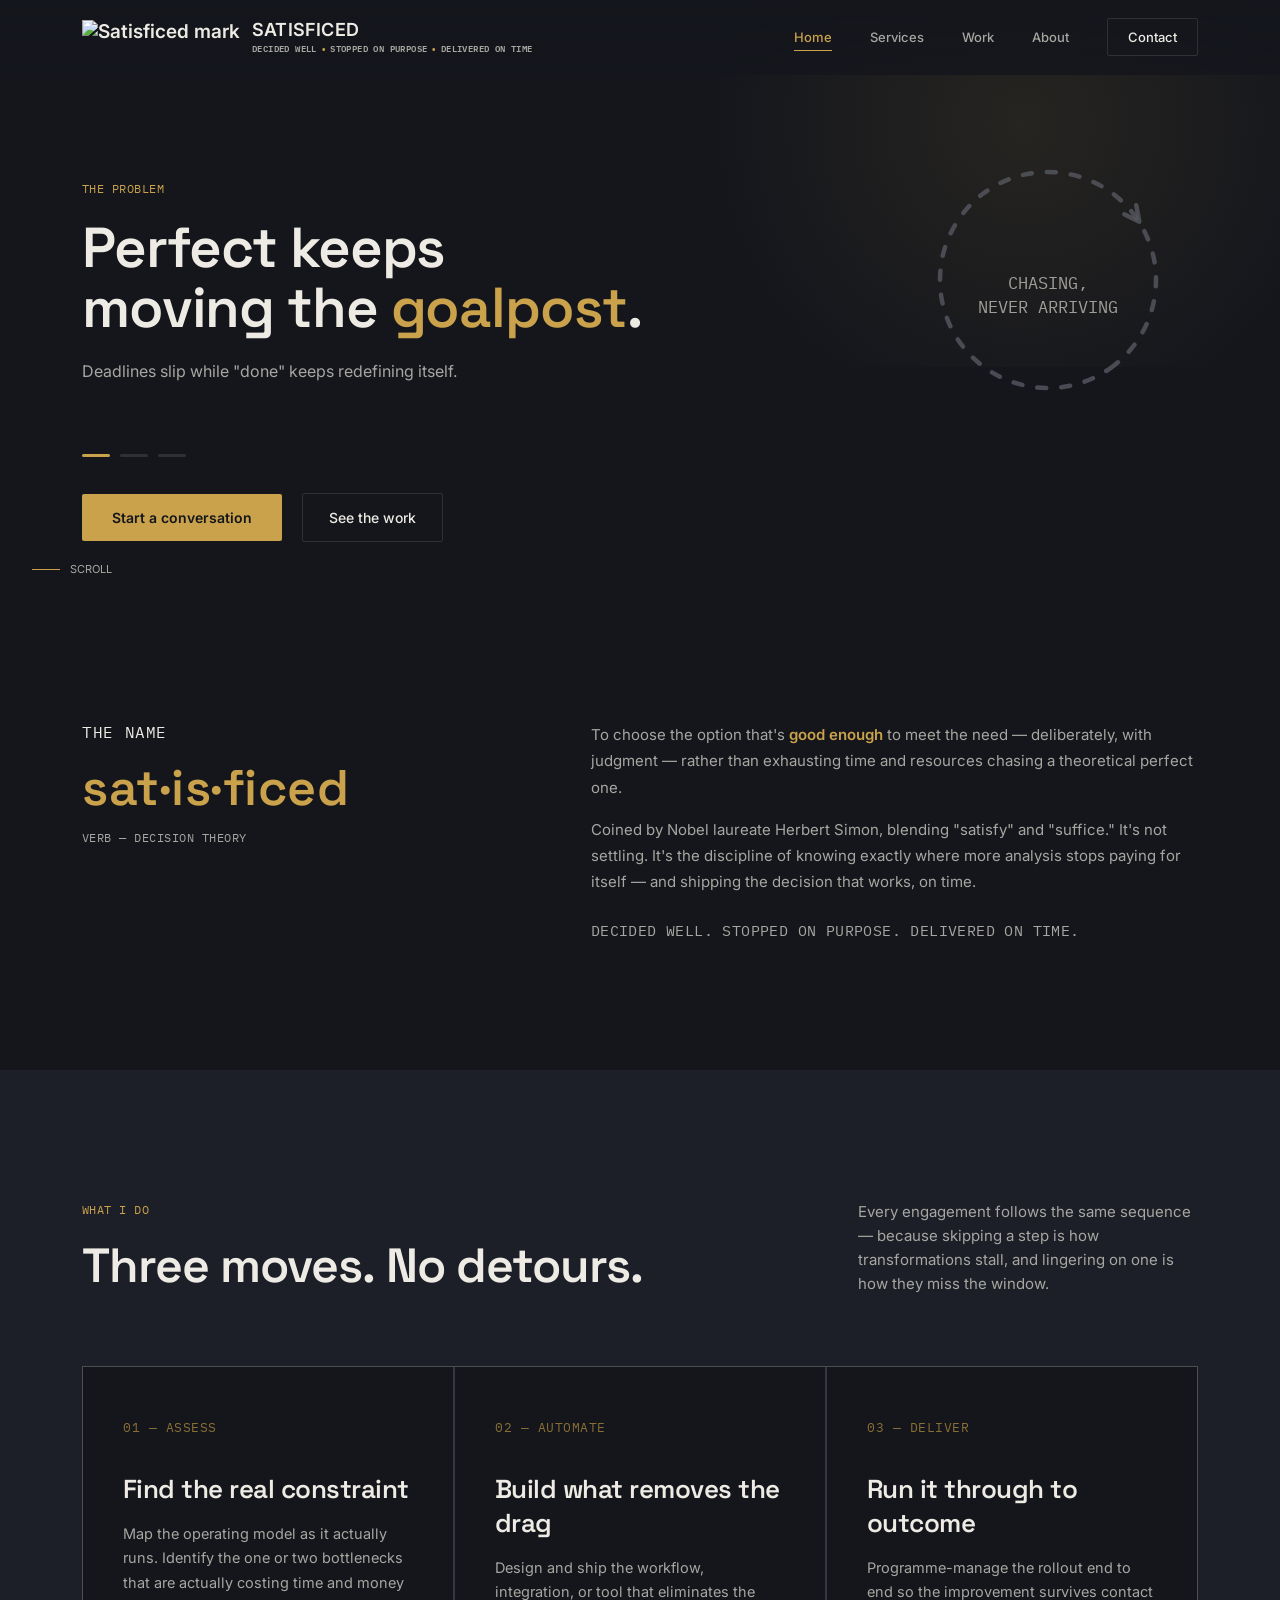
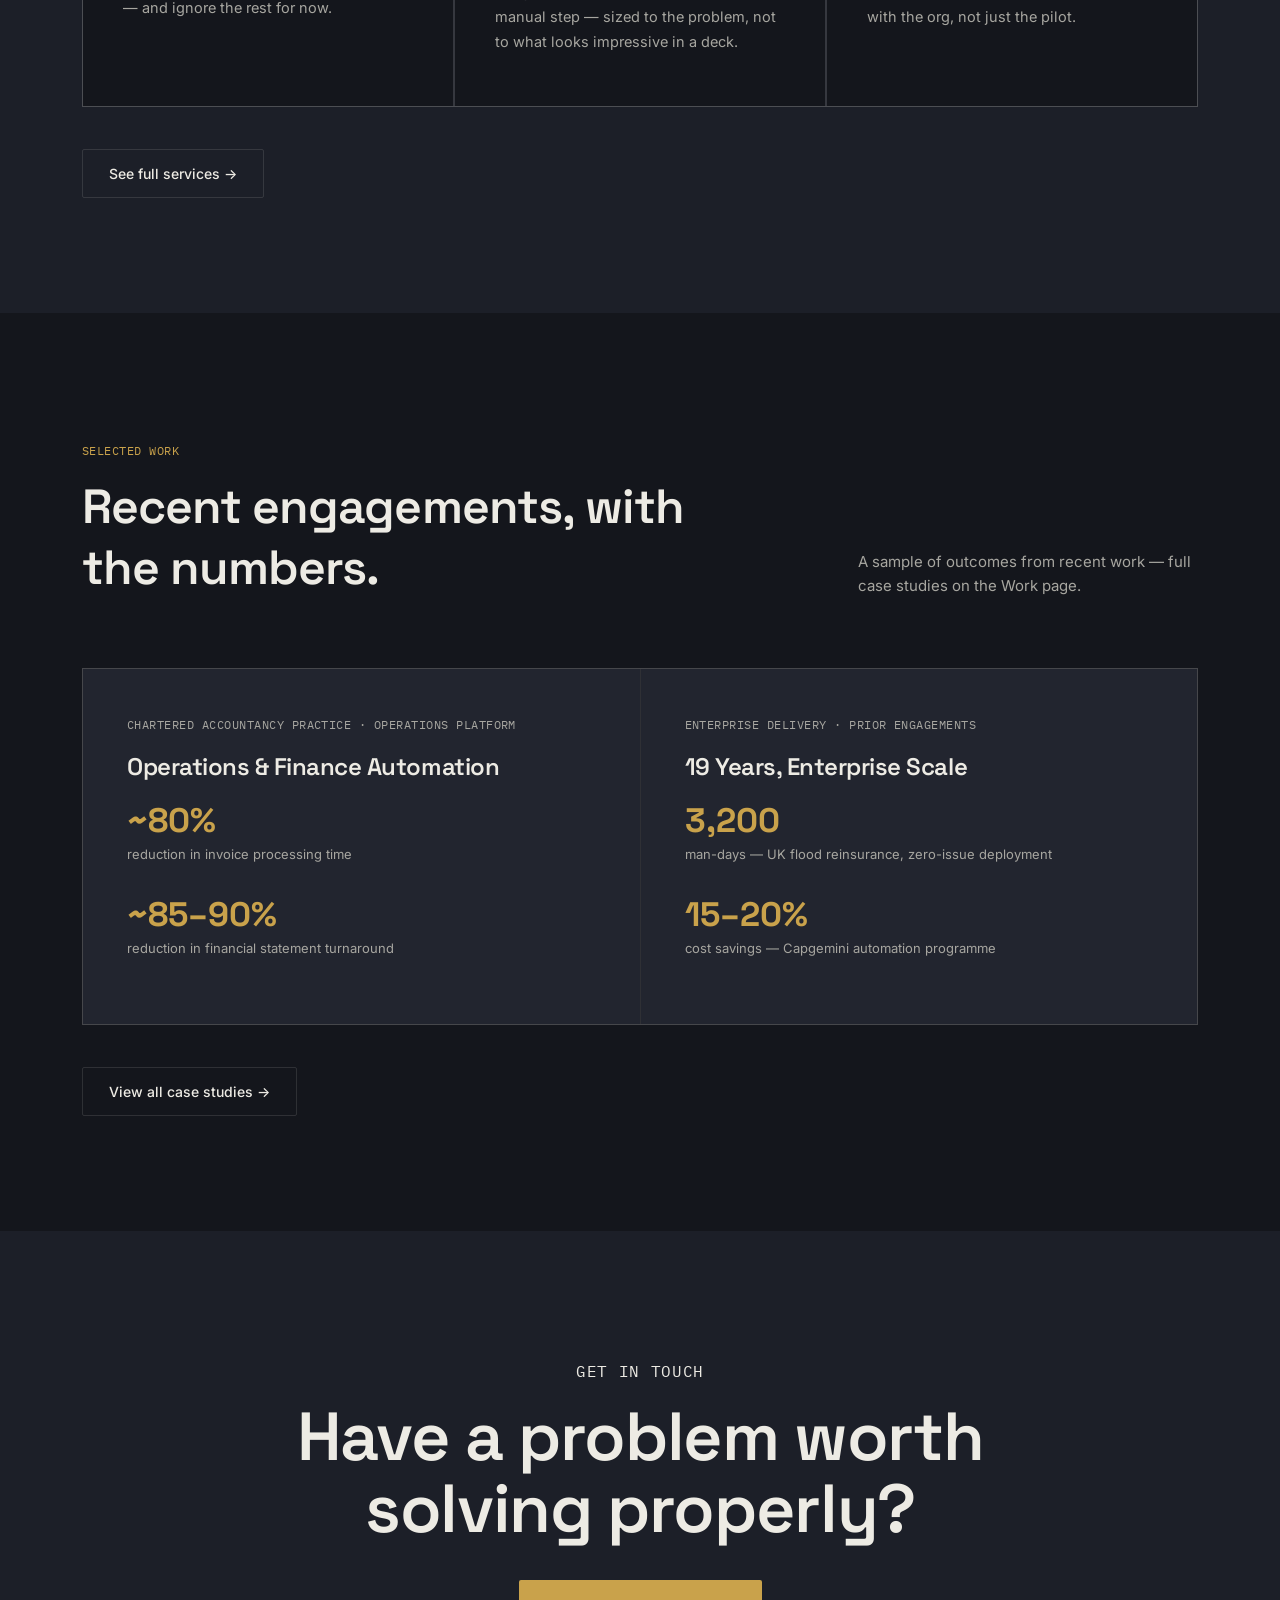
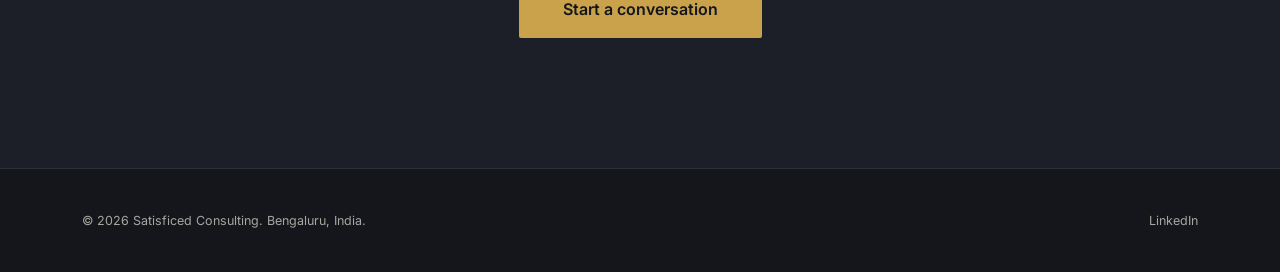
==== index.html @ 420cfb78 "Add files via upload First version of Satisficed consulting website" ====
<!DOCTYPE html>
<html lang="en">
<head>
<meta charset="UTF-8">
<meta name="viewport" content="width=device-width, initial-scale=1.0">
<title>Satisficed Consulting — Operations, Automation & Programme Delivery</title>
<link rel="preconnect" href="https://fonts.googleapis.com">
<link rel="preconnect" href="https://fonts.gstatic.com" crossorigin>
<link href="https://fonts.googleapis.com/css2?family=Space+Grotesk:wght@400;500;600;700&family=Inter:wght@400;500;600&family=IBM+Plex+Mono:wght@400;500&display=swap" rel="stylesheet">
<link rel="stylesheet" href="style.css">
<link rel="icon" type="image/png" href="assets/favicon.png">
</head>
<body>

<nav>
  <div class="wrap">
    <div class="logo"><img src="assets/logo-mark.png" alt="Satisficed mark">
      <div class="logo-text">
        <span class="logo-word">SATISFICED</span>
        <span class="logo-tagline">DECIDED WELL<span class="sep">&#8226;</span>STOPPED ON PURPOSE<span class="sep">&#8226;</span>DELIVERED ON TIME</span>
      </div>
    </div>
    <div class="navlinks">
      <a href="index.html" class="active">Home</a>
      <a href="services.html">Services</a>
      <a href="work.html">Work</a>
      <a href="about.html">About</a>
      <a href="contact.html" class="nav-cta">Contact</a>
    </div>
  </div>
</nav>

<section class="hero">
  <div class="wrap">
    <div class="hero-carousel">
      <div class="hero-slides">

        <div class="hero-slide active" data-slide="0">
          <div class="slide-text">
            <div class="eyebrow mono">The Problem</div>
            <h1>Perfect keeps<br>moving the <em>goalpost</em>.</h1>
            <p class="sub">Deadlines slip while "done" keeps redefining itself.</p>
          </div>
          <div class="slide-graphic">
            <svg viewBox="0 0 200 200" width="100%" xmlns="http://www.w3.org/2000/svg">
              <g>
                <animateTransform attributeName="transform" type="rotate" from="0 100 100" to="360 100 100" dur="14s" repeatCount="indefinite"/>
                <circle cx="100" cy="100" r="72" fill="none" stroke="#5a5c64" stroke-width="3" stroke-dasharray="6 10" stroke-linecap="round" opacity="0.8"/>
                <path d="M 96 23 L 106 28 L 96 33" fill="none" stroke="#5a5c64" stroke-width="3" stroke-linecap="round" stroke-linejoin="round" opacity="0.8"/>
              </g>
              <text x="100" y="106" fill="#A7A6A0" font-family="IBM Plex Mono" font-size="11" text-anchor="middle">CHASING,</text>
              <text x="100" y="122" fill="#A7A6A0" font-family="IBM Plex Mono" font-size="11" text-anchor="middle">NEVER ARRIVING</text>
            </svg>
          </div>
        </div>

        <div class="hero-slide" data-slide="1">
          <div class="slide-text">
            <div class="eyebrow mono">The Fix</div>
            <h1>Find it.<br>Fix it. <em>Stop.</em></h1>
            <p class="sub">One real constraint, removed — not fifty imagined ones.</p>
          </div>
          <div class="slide-graphic">
            <svg viewBox="0 0 200 200" width="100%" xmlns="http://www.w3.org/2000/svg">
              <circle cx="100" cy="100" r="72" fill="none" stroke="#8A6F34" stroke-width="2" opacity="0.55">
                <animate attributeName="r" values="72;78;72" dur="3s" repeatCount="indefinite"/>
              </circle>
              <circle cx="100" cy="100" r="46" fill="none" stroke="#8A6F34" stroke-width="2" opacity="0.7">
                <animate attributeName="r" values="46;50;46" dur="3s" begin="0.3s" repeatCount="indefinite"/>
              </circle>
              <circle cx="100" cy="100" r="20" fill="none" stroke="#C9A24B" stroke-width="2.5"/>
              <circle cx="100" cy="100" r="7" fill="#C9A24B">
                <animate attributeName="r" values="7;9;7" dur="1.8s" repeatCount="indefinite"/>
              </circle>
              <text x="100" y="150" fill="#A7A6A0" font-family="IBM Plex Mono" font-size="11" text-anchor="middle">ONE FIX,</text>
              <text x="100" y="166" fill="#A7A6A0" font-family="IBM Plex Mono" font-size="11" text-anchor="middle">PROPERLY DONE</text>
            </svg>
          </div>
        </div>

        <div class="hero-slide" data-slide="2">
          <div class="slide-text">
            <div class="eyebrow mono">Operations · Automation · Programme Delivery</div>
            <h1>The right call,<br>made <em>in time</em>.</h1>
            <p class="sub">Decided well. Stopped on purpose. Delivered on time.</p>
          </div>
          <div class="slide-graphic">
            <svg viewBox="0 0 460 260" width="100%" xmlns="http://www.w3.org/2000/svg">
              <line x1="30" y1="220" x2="425" y2="220" stroke="rgba(237,235,228,0.18)" stroke-width="1"/>
              <line x1="30" y1="220" x2="30" y2="20" stroke="rgba(237,235,228,0.18)" stroke-width="1"/>
              <text x="30" y="242" fill="#A7A6A0" font-family="IBM Plex Mono" font-size="10">EFFORT / TIME →</text>
              <text x="6" y="28" fill="#A7A6A0" font-family="IBM Plex Mono" font-size="10" transform="rotate(-90 6 28)">VALUE →</text>
              <path d="M 30 210 C 95 184, 145 98, 225 60 C 255 47, 275 41, 296 37"
                    fill="none" stroke="#C9A24B" stroke-width="2.4" stroke-linecap="round"/>
              <path d="M 296 37 C 325 33, 360 30.5, 396 29"
                    fill="none" stroke="#8A6F34" stroke-width="1.6" stroke-dasharray="3 4" opacity="0.6"/>
              <circle cx="296" cy="37" r="4.5" fill="#C9A24B">
                <animate attributeName="r" values="4.5;6;4.5" dur="2.4s" repeatCount="indefinite"/>
              </circle>
              <line x1="296" y1="37" x2="296" y2="220" stroke="#C9A24B" stroke-width="1" stroke-dasharray="2 4" opacity="0.5"/>
              <text x="192" y="18" fill="#C9A24B" font-family="Space Grotesk" font-weight="600" font-size="14">Satisficed</text>
              <text x="192" y="33" fill="#A7A6A0" font-family="IBM Plex Mono" font-size="9">good enough, shipped</text>
              <circle cx="396" cy="29" r="3" fill="#5a5c64"/>
            </svg>
          </div>
        </div>

      </div>

      <div class="hero-dots">
        <button class="hero-dot active" data-goto="0" aria-label="Slide 1"></button>
        <button class="hero-dot" data-goto="1" aria-label="Slide 2"></button>
        <button class="hero-dot" data-goto="2" aria-label="Slide 3"></button>
      </div>

      <div class="hero-cta">
        <a href="contact.html" class="btn">Start a conversation</a>
        <a href="work.html" class="btn-ghost">See the work</a>
      </div>
    </div>
  </div>
  <div class="scroll-cue"><span class="line"></span>SCROLL</div>
</section>

<section class="section section-tight" id="meaning">
  <div class="wrap">
    <div class="meaning-grid fade-in">
      <div class="meaning-word">
        <div class="tag mono">The name</div>
        <h2>sat·is·ficed</h2>
        <p class="meaning-pos mono">verb — decision theory</p>
      </div>
      <div class="meaning-def">
        <p class="meaning-lead">To choose the option that's <b>good enough</b> to meet the need — deliberately, with judgment — rather than exhausting time and resources chasing a theoretical perfect one.</p>
        <p>Coined by Nobel laureate Herbert Simon, blending "satisfy" and "suffice." It's not settling. It's the discipline of knowing exactly where more analysis stops paying for itself — and shipping the decision that works, on time.</p>
        <p class="meaning-tagline mono">Decided well. Stopped on purpose. Delivered on time.</p>
      </div>
    </div>
  </div>
</section>

<section class="section section-alt">
  <div class="wrap">
    <div class="section-head fade-in">
      <div>
        <div class="tag mono">What I do</div>
        <h2>Three moves. No detours.</h2>
      </div>
      <p>Every engagement follows the same sequence — because skipping a step is how transformations stall, and lingering on one is how they miss the window.</p>
    </div>

    <div class="process fade-in">
      <div class="step">
        <div class="num mono">01 — Assess</div>
        <h3>Find the real constraint</h3>
        <p>Map the operating model as it actually runs. Identify the one or two bottlenecks that are actually costing time and money — and ignore the rest for now.</p>
      </div>
      <div class="step">
        <div class="num mono">02 — Automate</div>
        <h3>Build what removes the drag</h3>
        <p>Design and ship the workflow, integration, or tool that eliminates the manual step — sized to the problem, not to what looks impressive in a deck.</p>
      </div>
      <div class="step">
        <div class="num mono">03 — Deliver</div>
        <h3>Run it through to outcome</h3>
        <p>Programme-manage the rollout end to end so the improvement survives contact with the org, not just the pilot.</p>
      </div>
    </div>
    <div style="margin-top:56px;"><a href="services.html" class="btn-ghost">See full services →</a></div>
  </div>
</section>

<section class="section">
  <div class="wrap">
    <div class="section-head fade-in">
      <div>
        <div class="tag mono">Selected work</div>
        <h2>Recent engagements, with the numbers.</h2>
      </div>
      <p>A sample of outcomes from recent work — full case studies on the Work page.</p>
    </div>

    <div class="work-grid fade-in">
      <div class="work-card">
        <div class="kicker mono">Chartered Accountancy Practice · Operations Platform</div>
        <h3>Operations & Finance Automation</h3>
        <div class="stat-pair">
          <div>
            <div class="stat stat-sm">~80%</div>
            <div class="stat-label">reduction in invoice processing time</div>
          </div>
          <div>
            <div class="stat stat-sm">~85–90%</div>
            <div class="stat-label">reduction in financial statement turnaround</div>
          </div>
        </div>
      </div>
      <div class="work-card">
        <div class="kicker mono">Enterprise Delivery · Prior Engagements</div>
        <h3>19 Years, Enterprise Scale</h3>
        <div class="stat-pair">
          <div>
            <div class="stat stat-sm">3,200</div>
            <div class="stat-label">man-days — UK flood reinsurance, zero-issue deployment</div>
          </div>
          <div>
            <div class="stat stat-sm">15–20%</div>
            <div class="stat-label">cost savings — Capgemini automation programme</div>
          </div>
        </div>
      </div>
    </div>
    <div style="margin-top:56px;"><a href="work.html" class="btn-ghost">View all case studies →</a></div>
  </div>
</section>

<section class="section section-alt">
  <div class="wrap contact-inner fade-in">
    <div class="tag mono" style="margin-bottom:20px;">Get in touch</div>
    <h2>Have a problem worth<br>solving properly?</h2>
    <a href="contact.html" class="btn">Start a conversation</a>
  </div>
</section>

<footer>
  <div class="wrap" style="display:flex; justify-content:space-between; width:100%; flex-wrap:wrap; gap:16px;">
    <span>© 2026 Satisficed Consulting. Bengaluru, India.</span>
    <span><a href="https://www.linkedin.com" target="_blank">LinkedIn</a></span>
  </div>
</footer>

<script>
  const observer = new IntersectionObserver((entries) => {
    entries.forEach(e => { if(e.isIntersecting) e.target.classList.add('visible'); });
  }, { threshold: 0.15 });
  document.querySelectorAll('.fade-in').forEach(el => observer.observe(el));

  window.addEventListener('scroll', () => {
    document.querySelector('nav').classList.toggle('solid', window.scrollY > 40);
  });

  // Hero text carousel
  (function(){
    const container = document.querySelector('.hero-slides');
    const slides = document.querySelectorAll('.hero-slide');
    const dots = document.querySelectorAll('.hero-dot');
    if(!slides.length) return;
    let current = 0;
    let timer;

    function sizeContainer(){
      let maxH = 0;
      slides.forEach(slide => {
        // temporarily make measurable without showing it, keeping true layout width
        const prevVis = slide.style.visibility;
        const prevOpacity = slide.style.opacity;
        const prevPos = slide.style.position;
        slide.style.position = 'relative';
        slide.style.visibility = 'hidden';
        slide.style.opacity = '0';
        const h = slide.scrollHeight;
        if(h > maxH) maxH = h;
        slide.style.position = prevPos;
        slide.style.visibility = prevVis;
        slide.style.opacity = prevOpacity;
      });
      container.style.height = maxH + 'px';
    }

    function goTo(i){
      slides[current].classList.remove('active');
      dots[current].classList.remove('active');
      current = i;
      slides[current].classList.add('active');
      dots[current].classList.add('active');
    }

    function next(){ goTo((current + 1) % slides.length); }

    function startAuto(){
      timer = setInterval(next, 6000);
    }
    function resetAuto(){
      clearInterval(timer);
      startAuto();
    }

    dots.forEach(dot => {
      dot.addEventListener('click', () => {
        goTo(parseInt(dot.dataset.goto));
        resetAuto();
      });
    });

    sizeContainer();
    if(document.fonts && document.fonts.ready){
      document.fonts.ready.then(sizeContainer);
    }
    window.addEventListener('resize', sizeContainer);
    startAuto();
  })();
</script>

</body>
</html>
---- style.css ----
:root{
  --ink: #14161C;
  --ink-panel: #1C1F28;
  --ink-panel-2: #22252F;
  --brass: #C9A24B;
  --brass-dim: #8A6F34;
  --paper: #EDEBE4;
  --paper-dim: #A7A6A0;
  --line: rgba(237,235,228,0.12);
}
*{margin:0; padding:0; box-sizing:border-box;}
html{scroll-behavior:smooth;}
body{
  background:var(--ink);
  color:var(--paper);
  font-family:'Inter', sans-serif;
  overflow-x:hidden;
}
::selection{background:var(--brass); color:var(--ink);}

h1,h2,h3, .display{
  font-family:'Space Grotesk', sans-serif;
  letter-spacing:-0.02em;
}
.mono{
  font-family:'IBM Plex Mono', monospace;
  letter-spacing:0.04em;
  text-transform:uppercase;
}
a{color:inherit; text-decoration:none;}
.wrap{width:100%; max-width:1180px; margin:0 auto; padding:0 32px;}

/* NAV */
nav{
  position:fixed; top:0; left:0; right:0; z-index:100;
  padding:18px 0;
  background:linear-gradient(to bottom, rgba(20,22,28,0.96), rgba(20,22,28,0.85));
  border-bottom:1px solid transparent;
}
nav.solid{ background:rgba(20,22,28,0.97); border-bottom:1px solid var(--line); }
nav .wrap{display:flex; align-items:center; justify-content:space-between;}
.logo{font-size:19px; font-weight:600; display:flex; align-items:center; gap:12px;}
.logo img{height:34px; width:auto; display:block; flex-shrink:0;}
.logo-text{display:flex; flex-direction:column; line-height:1.15;}
.logo-word{font-size:18px; font-weight:600; letter-spacing:0.2px;}
.logo-tagline{
  font-family:'IBM Plex Mono', monospace;
  font-size:8.5px; letter-spacing:0.4px; text-transform:uppercase;
  color:var(--paper-dim); margin-top:3px; white-space:nowrap;
}
.logo-tagline .sep{color:var(--brass); margin:0 4px;}
@media (max-width:640px){ .logo-tagline{display:none;} }
.navlinks{display:flex; gap:38px; align-items:center;}
.navlinks a{
  font-size:13px; font-weight:500; color:var(--paper-dim);
  transition:color 0.2s;
  position:relative;
}
.navlinks a:hover{color:var(--brass);}
.navlinks a.active{color:var(--brass);}
.navlinks a.active::after{
  content:'';
  position:absolute; bottom:-6px; left:0; width:100%; height:1px;
  background:var(--brass);
}
.nav-cta{
  padding:10px 20px !important;
  border:1px solid var(--line);
  border-radius:2px;
  color:var(--paper) !important;
}
.nav-cta:hover{border-color:var(--brass); color:var(--brass) !important;}

/* PAGE HEADER (for subpages) */
.page-header{
  padding:185px 0 90px;
  border-bottom:1px solid var(--line);
}
.page-header .eyebrow{font-size:12px; color:var(--brass); margin-bottom:22px;}
.page-header h1{
  font-size:clamp(38px, 5.5vw, 64px);
  font-weight:600;
  line-height:1.05;
  max-width:800px;
}
.page-header p.lede{
  margin-top:26px;
  font-size:17px;
  color:var(--paper-dim);
  max-width:560px;
  line-height:1.65;
}

/* HERO (home only) */
.hero{
  display:flex; flex-direction:column; justify-content:center;
  position:relative;
  padding-top:130px; padding-bottom:70px;
  overflow:hidden;
}
.hero::before{
  content:'';
  position:absolute; top:-20%; right:-10%;
  width:60%; height:80%;
  background:radial-gradient(circle, rgba(201,162,75,0.10) 0%, rgba(201,162,75,0) 70%);
  pointer-events:none;
}
.scroll-cue{
  position:absolute; bottom:36px; left:32px;
  display:flex; align-items:center; gap:10px;
  font-size:11px; color:var(--paper-dim);
}
.scroll-cue .line{
  width:28px; height:1px; background:var(--brass);
  position:relative; overflow:hidden;
}
.scroll-cue .line::after{
  content:''; position:absolute; left:-100%; top:0; width:100%; height:100%;
  background:var(--paper);
  animation:scrollline 2.2s ease-in-out infinite;
}
@keyframes scrollline{
  0%{left:-100%;} 50%{left:0;} 100%{left:100%;}
}
@media (max-width:640px){ .scroll-cue{display:none;} }
.hero-cta{ margin-top:36px; display:flex; gap:20px; align-items:center; flex-wrap:wrap; }

/* HERO CAROUSEL - each slide is a full text+graphic pair that crossfades as one unit */
.hero-carousel{ position:relative; }
.hero-slides{ position:relative; min-height:220px; }

.hero-slide{
  position:absolute; top:0; left:0; width:100%; height:100%;
  display:grid; grid-template-columns:1.15fr 0.85fr; gap:30px; align-items:center;
  opacity:0; visibility:hidden;
  transition:opacity 0.7s ease, visibility 0.7s;
}
.hero-slide.active{ opacity:1; visibility:visible; }
@media (max-width:980px){
  .hero-slide{ grid-template-columns:1fr; align-content:start; }
}

.slide-text .eyebrow{ font-size:12px; color:var(--brass); margin-bottom:22px; }
.slide-text h1{
  font-size:clamp(36px, 4.4vw, 64px); line-height:1.05; font-weight:600;
}
.slide-text h1 em{ font-style:normal; color:var(--brass); }
.slide-text p.sub{
  margin-top:22px; font-size:16px; color:var(--paper-dim); max-width:440px; line-height:1.5;
}
.slide-graphic{ max-width:340px; margin-left:auto; opacity:0.95; }
@media (max-width:980px){ .slide-graphic{ max-width:220px; margin:24px auto 0; } }

.hero-dots{ display:flex; gap:10px; margin-top:20px; }
.hero-dot{
  width:28px; height:3px; border:none; border-radius:2px;
  background:var(--line); cursor:pointer; padding:0;
  transition:background 0.25s;
}
.hero-dot.active{ background:var(--brass); }
.hero-dot:hover{ background:var(--brass-dim); }

.btn{
  display:inline-block; padding:15px 30px;
  background:var(--brass); color:var(--ink);
  font-weight:600; font-size:14px; border-radius:2px;
  transition:transform 0.2s, background 0.2s;
}
.btn:hover{ transform:translateY(-2px); background:#dcb35d; }
.btn-ghost{
  padding:15px 26px; border:1px solid var(--line);
  font-size:14px; font-weight:500; color:var(--paper); border-radius:2px;
  transition:border-color 0.2s;
}
.btn-ghost:hover{ border-color:var(--brass); }

/* SIGNATURE CURVE */
.curve-wrap{
  width:100%; max-width:440px; margin-left:auto; opacity:0.95; pointer-events:none;
}
@media (max-width:980px){ .curve-wrap{ margin-top:20px; } }
.curve-caption{ font-size:11px; color:var(--paper-dim); margin-top:14px; line-height:1.6; }
.curve-caption b{ color:var(--brass); font-weight:600; }

/* SECTIONS */
.section{padding:130px 0;}
.section-tight{padding:90px 0;}
.section-alt{background:var(--ink-panel);}

/* NAME MEANING SECTION */
.meaning-grid{
  display:grid; grid-template-columns:0.85fr 1.15fr; gap:60px; align-items:start;
  padding:20px 0;
}
@media (max-width:860px){ .meaning-grid{ grid-template-columns:1fr; gap:28px; } }
.meaning-word h2{
  font-size:clamp(34px, 4.2vw, 50px); font-weight:600; margin-top:14px;
  color:var(--brass); letter-spacing:0.01em;
}
.meaning-pos{ font-size:12px; color:var(--paper-dim); margin-top:10px; }
.meaning-lead{
  font-size:19px; line-height:1.6; color:var(--paper); margin-bottom:20px;
}
.meaning-lead b{ color:var(--brass); font-weight:600; }
.meaning-def p{ font-size:15px; color:var(--paper-dim); line-height:1.75; margin-bottom:16px; }
.meaning-tagline{
  margin-top:22px; font-size:12px; color:var(--brass); letter-spacing:0.4px;
}
.section-head{
  display:flex; justify-content:space-between; align-items:flex-end;
  margin-bottom:70px; gap:40px; flex-wrap:wrap;
}
.section-head .tag{font-size:12px; color:var(--brass); margin-bottom:18px;}
.section-head h2{font-size:clamp(30px, 4vw, 48px); font-weight:600; max-width:620px;}
.section-head p{color:var(--paper-dim); max-width:340px; font-size:15px; line-height:1.6;}

/* PROCESS / SERVICES GRID */
.process{
  display:grid; grid-template-columns:repeat(3, 1fr); gap:2px;
  background:var(--line); border:1px solid var(--line);
}
@media (max-width:900px){ .process{grid-template-columns:1fr;} }
.step{ background:var(--ink); padding:52px 40px; position:relative; }
.step .num{ font-family:'IBM Plex Mono', monospace; font-size:13px; color:var(--brass-dim); margin-bottom:36px; }
.step h3{font-size:26px; font-weight:600; margin-bottom:16px;}
.step p{color:var(--paper-dim); font-size:14.5px; line-height:1.7;}
.step .tools{margin-top:28px; display:flex; flex-wrap:wrap; gap:8px;}
.step .tools span{ font-size:11px; padding:5px 10px; border:1px solid var(--line); border-radius:20px; color:var(--paper-dim); }

/* SERVICE DETAIL BLOCKS (services page) */
.svc-block{
  display:grid; grid-template-columns:280px 1fr; gap:60px;
  padding:70px 0; border-bottom:1px solid var(--line);
}
@media (max-width:860px){ .svc-block{grid-template-columns:1fr; gap:24px;} }
.svc-block:last-child{border-bottom:none;}
.svc-num{ font-family:'IBM Plex Mono', monospace; font-size:14px; color:var(--brass); }
.svc-title{ font-size:clamp(26px,3vw,36px); font-weight:600; margin-top:14px; }
.svc-body p{ color:var(--paper-dim); font-size:15.5px; line-height:1.75; margin-bottom:18px; max-width:640px;}
.svc-list{ margin-top:20px; display:flex; flex-wrap:wrap; gap:10px; }
.svc-list span{ font-size:12px; padding:7px 14px; border:1px solid var(--line); border-radius:20px; color:var(--paper-dim); }
.svc-echo{
  margin-top:28px; font-size:11px; color:var(--paper-dim);
  letter-spacing:0.3px;
}
.svc-echo b{ color:var(--brass); font-weight:600; }

/* WORK / CASE STUDIES */
.work-grid{
  display:grid; grid-template-columns:1fr 1fr; gap:1px;
  background:var(--line); border:1px solid var(--line);
}
@media (max-width:900px){ .work-grid{grid-template-columns:1fr;} }
.work-card{ background:var(--ink-panel-2); padding:48px 44px; transition:background 0.25s; }
.work-card:hover{background:#282b36;}
.work-card .kicker{font-size:12px; color:var(--paper-dim); margin-bottom:20px;}
.work-card h3{font-size:24px; font-weight:600; margin-bottom:18px; line-height:1.25;}
.work-card .stat{
  font-family:'Space Grotesk', sans-serif; font-size:56px; font-weight:700;
  color:var(--brass); line-height:1; margin:22px 0 14px;
}
.work-card .stat-label{font-size:13px; color:var(--paper-dim); margin-bottom:22px;}
.stat-pair{ display:flex; gap:36px; flex-wrap:wrap; margin:22px 0 20px; }
.stat-pair .stat-sm{ font-size:34px; margin:0 0 8px; }
.stat-pair .stat-label{ margin-bottom:0; }
.work-card p.desc{font-size:14.5px; color:var(--paper-dim); line-height:1.7;}

/* ABOUT */
.about-grid{ display:grid; grid-template-columns:1fr 1fr; gap:80px; align-items:start; }
@media (max-width:900px){ .about-grid{grid-template-columns:1fr; gap:50px;} }
.about-lead{font-size:24px; line-height:1.5; font-weight:500; color:var(--paper);}
.about-lead b{color:var(--brass); font-weight:600;}
.creds-row{
  display:flex; justify-content:space-between; padding:20px 0;
  border-bottom:1px solid var(--line); font-size:14.5px;
}
.creds-row span:first-child{color:var(--paper-dim);}
.creds-row span:last-child{font-weight:500; text-align:right;}

.timeline{ margin-top:16px; }
.tl-row{
  display:grid; grid-template-columns:120px 1fr; gap:24px;
  padding:26px 0; border-bottom:1px solid var(--line);
}
.tl-row .yr{ font-family:'IBM Plex Mono', monospace; font-size:13px; color:var(--brass); }
.tl-row h4{ font-size:17px; font-weight:600; margin-bottom:6px; }
.tl-row p{ font-size:14px; color:var(--paper-dim); line-height:1.6; }

/* CONTACT */
.contact-grid{
  display:grid; grid-template-columns:1fr 1fr; gap:80px;
}
@media (max-width:900px){ .contact-grid{grid-template-columns:1fr; gap:50px;} }
.contact-lead h2{font-size:clamp(32px,4.5vw,50px); font-weight:600; line-height:1.1; margin-bottom:24px;}
.contact-lead p{color:var(--paper-dim); font-size:15.5px; line-height:1.75; max-width:440px;}
.contact-detail{margin-top:36px;}
.contact-detail .row{padding:16px 0; border-bottom:1px solid var(--line); font-size:14.5px;}
.contact-detail .row span{display:block; color:var(--paper-dim); font-size:12px; margin-bottom:6px;}
.contact-detail .row a:hover{color:var(--brass);}

.form-group{margin-bottom:22px;}
.form-group label{
  display:block; font-size:12px; color:var(--paper-dim); margin-bottom:10px;
}
.form-group input, .form-group textarea, .form-group select{
  width:100%; background:var(--ink-panel); border:1px solid var(--line);
  color:var(--paper); padding:14px 16px; font-family:'Inter'; font-size:14.5px;
  border-radius:2px;
}
.form-group input:focus, .form-group textarea:focus{
  outline:none; border-color:var(--brass);
}
.form-group textarea{resize:vertical; min-height:110px;}

/* CONTACT CTA SECTION (used on home) */
.contact-inner{text-align:center;}
.contact-inner h2{font-size:clamp(36px, 6vw, 68px); font-weight:600; line-height:1.05; margin-bottom:36px;}
.contact-inner .btn{padding:19px 44px; font-size:16px;}

footer{
  padding:44px 0; border-top:1px solid var(--line);
  display:flex; justify-content:space-between; align-items:center;
  font-size:12.5px; color:var(--paper-dim); flex-wrap:wrap; gap:16px;
}
footer a:hover{color:var(--brass);}

.fade-in{ opacity:0; transform:translateY(24px); transition:opacity 0.7s ease, transform 0.7s ease; }
.fade-in.visible{opacity:1; transform:translateY(0);}
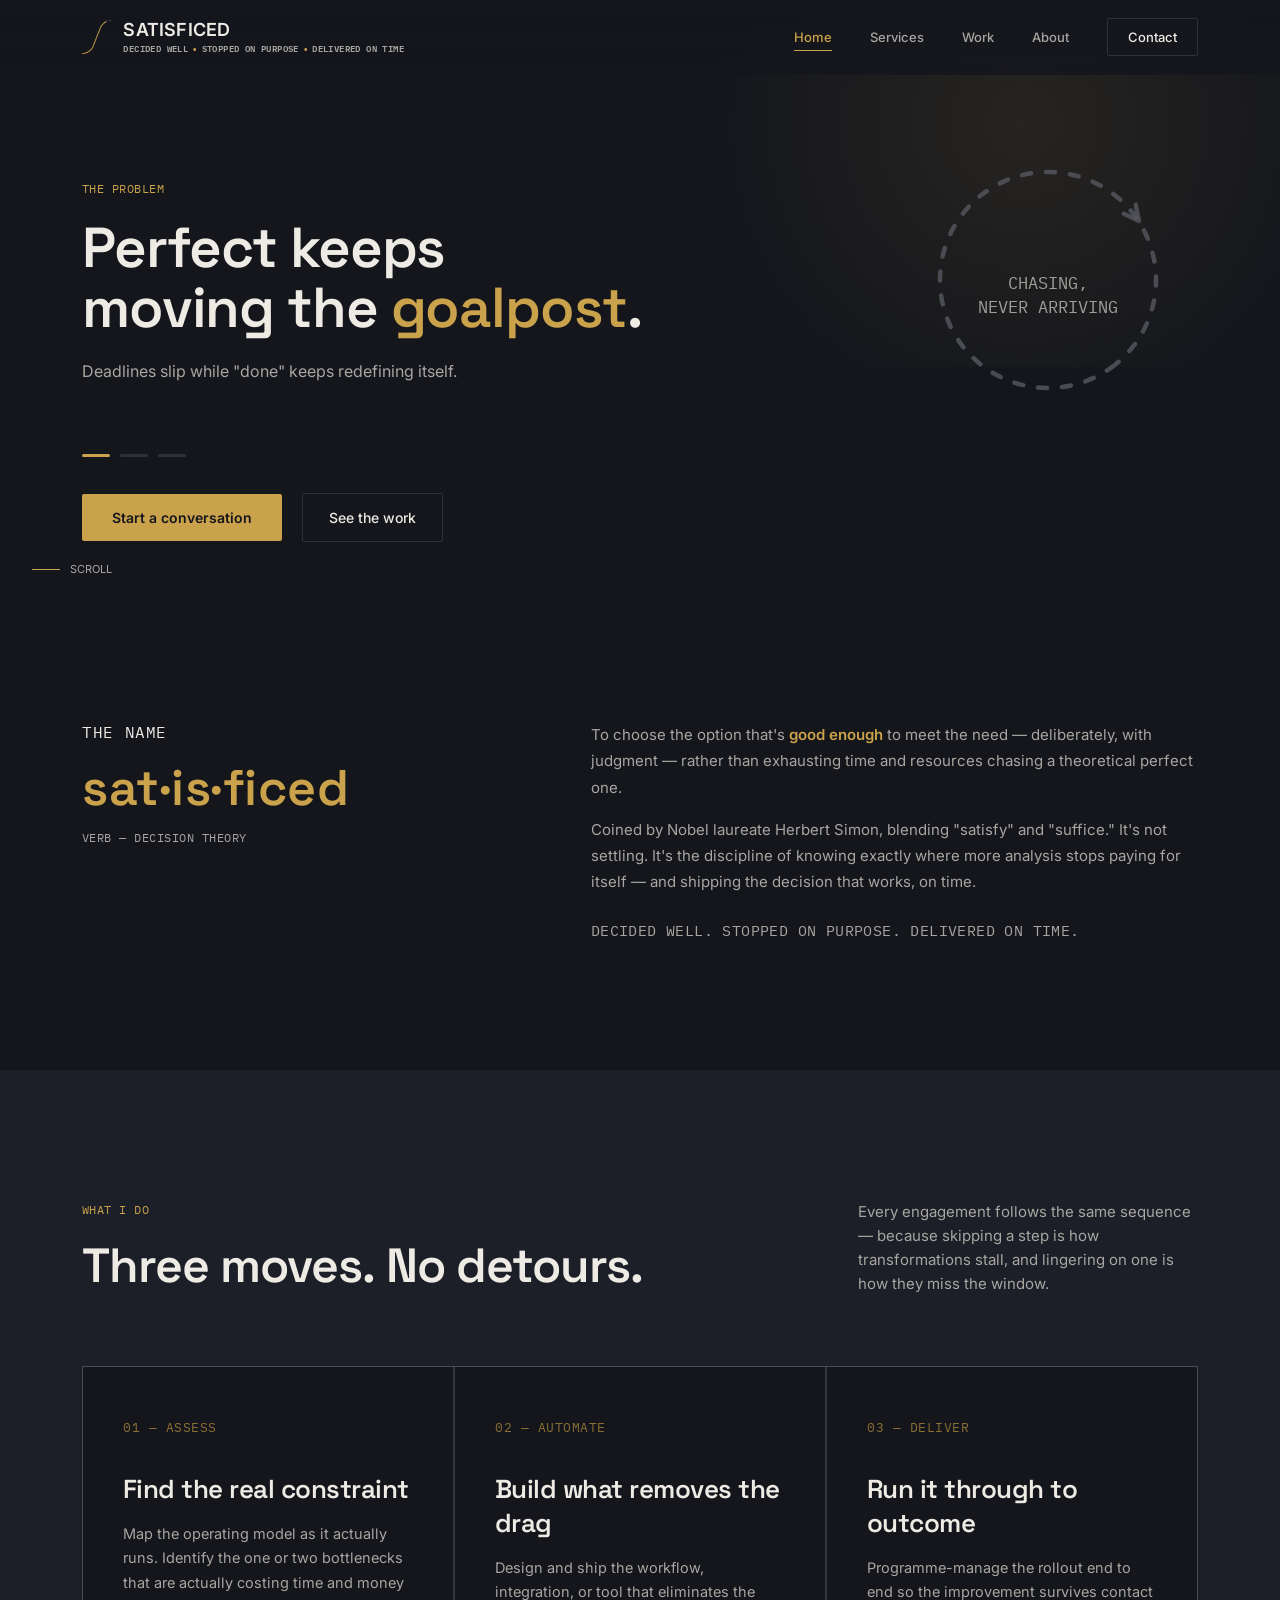
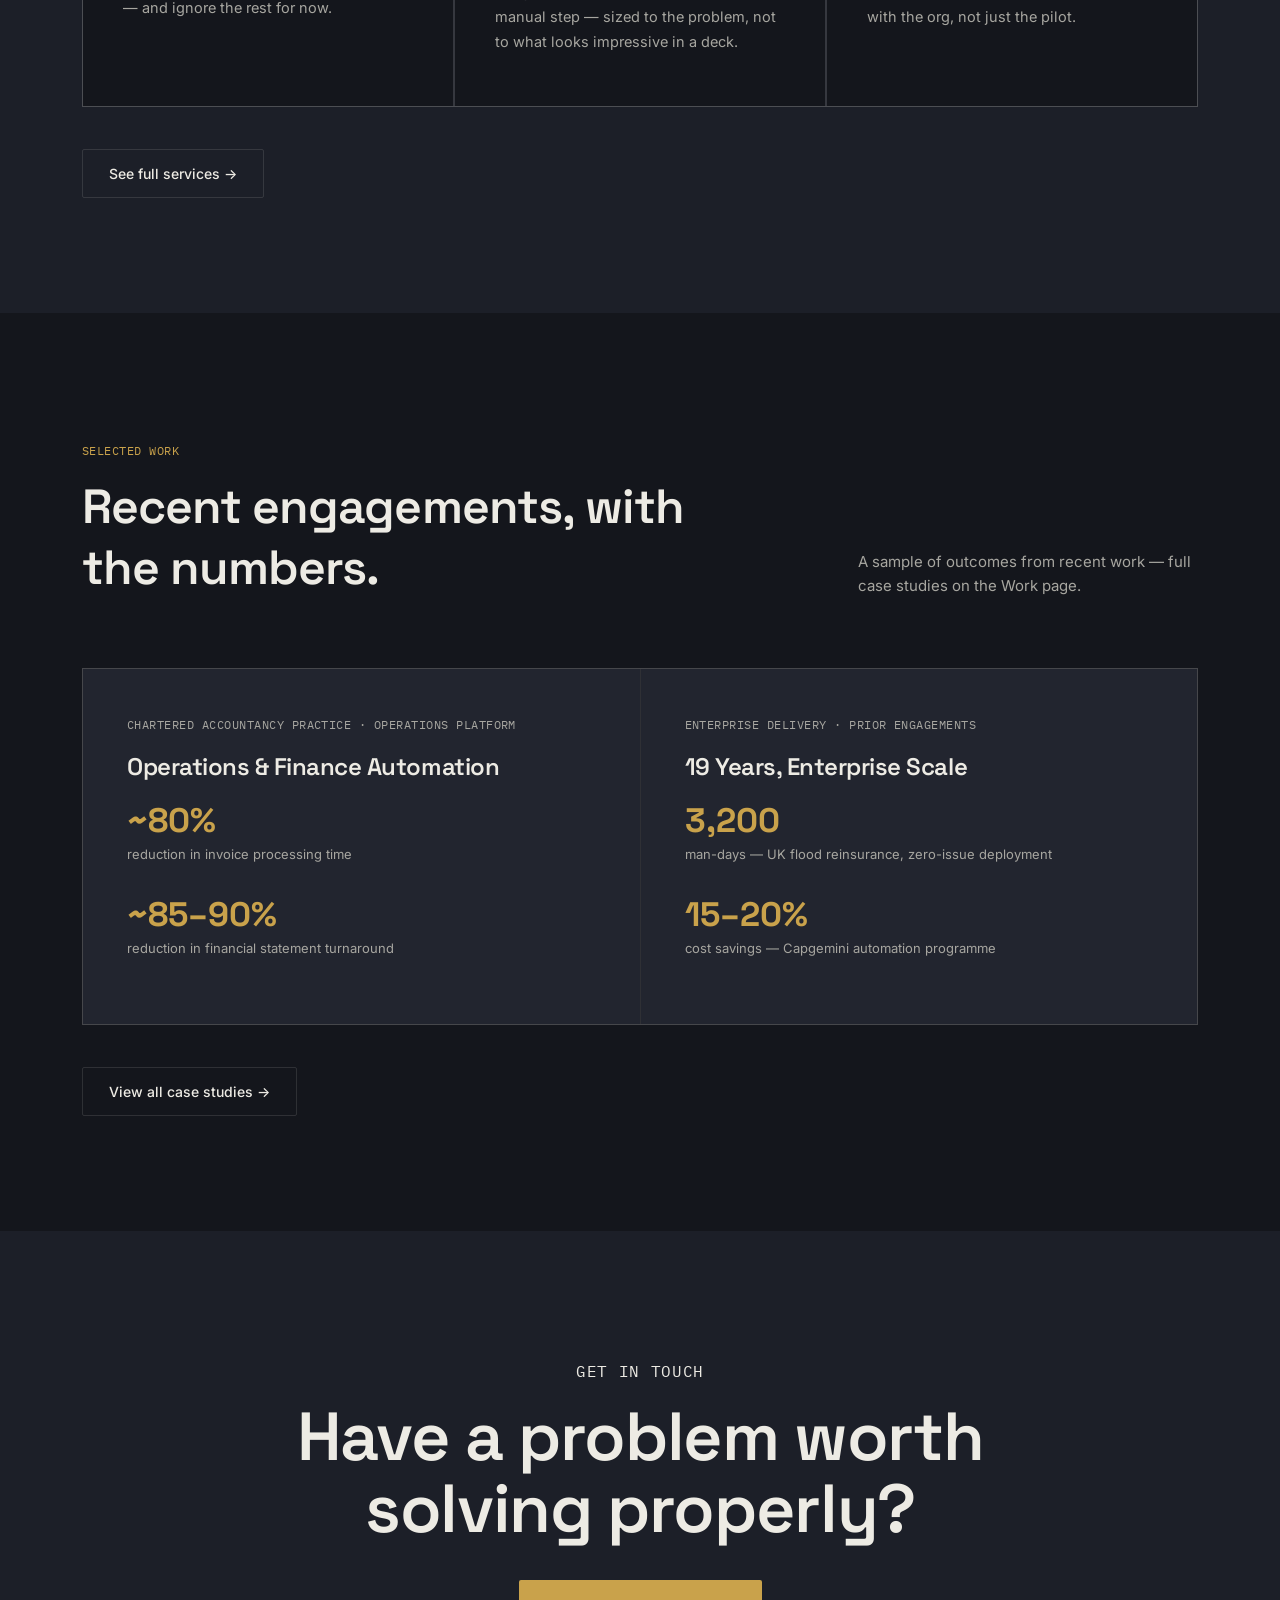
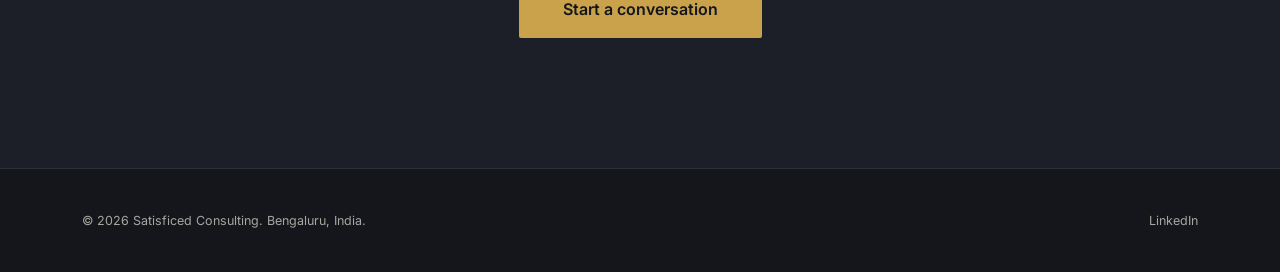
==== commit 2fc499ae: "Update LinkedIn link in footer" ====
--- a/index.html
+++ b/index.html
@@ -225,7 +225,7 @@
 <footer>
   <div class="wrap" style="display:flex; justify-content:space-between; width:100%; flex-wrap:wrap; gap:16px;">
     <span>© 2026 Satisficed Consulting. Bengaluru, India.</span>
-    <span><a href="https://www.linkedin.com" target="_blank">LinkedIn</a></span>
+    <span><a href="https://www.linkedin.com/in/thrupthibs/" target="_blank">LinkedIn</a></span>
   </div>
 </footer>
 
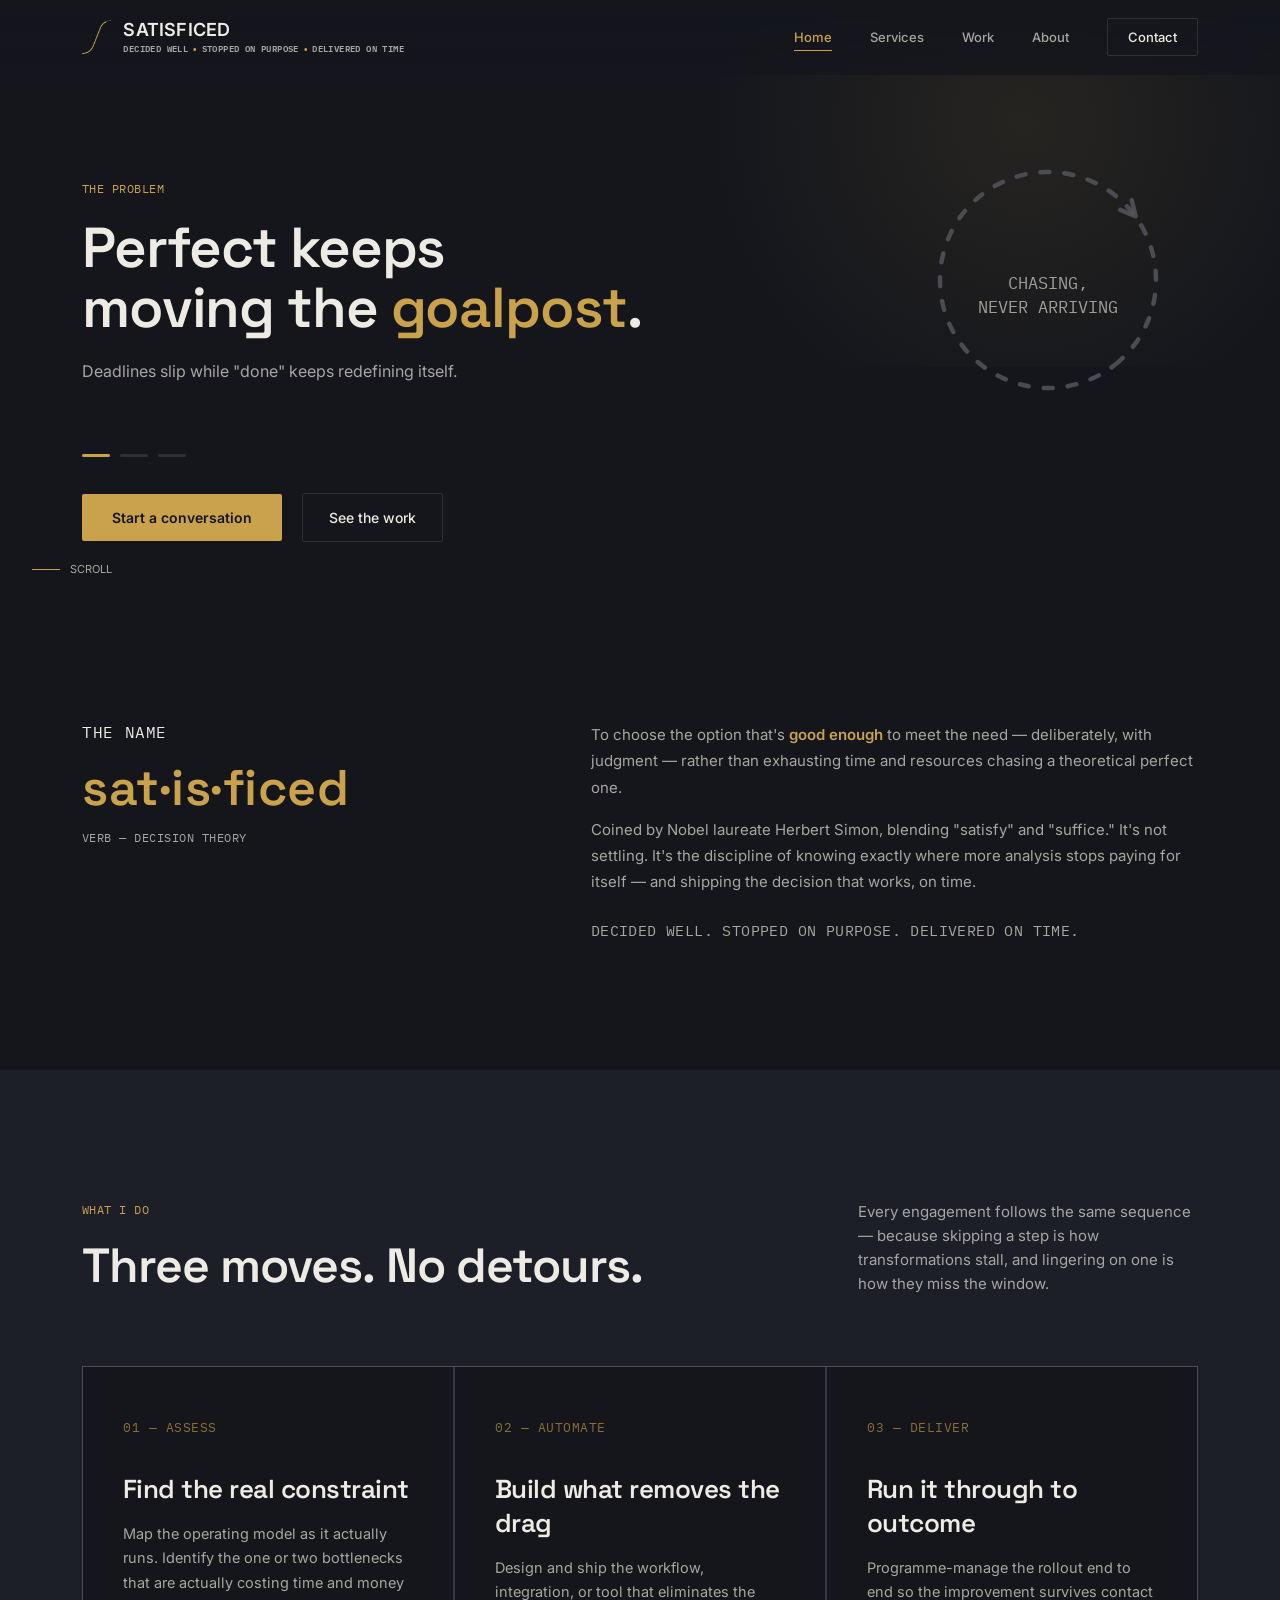
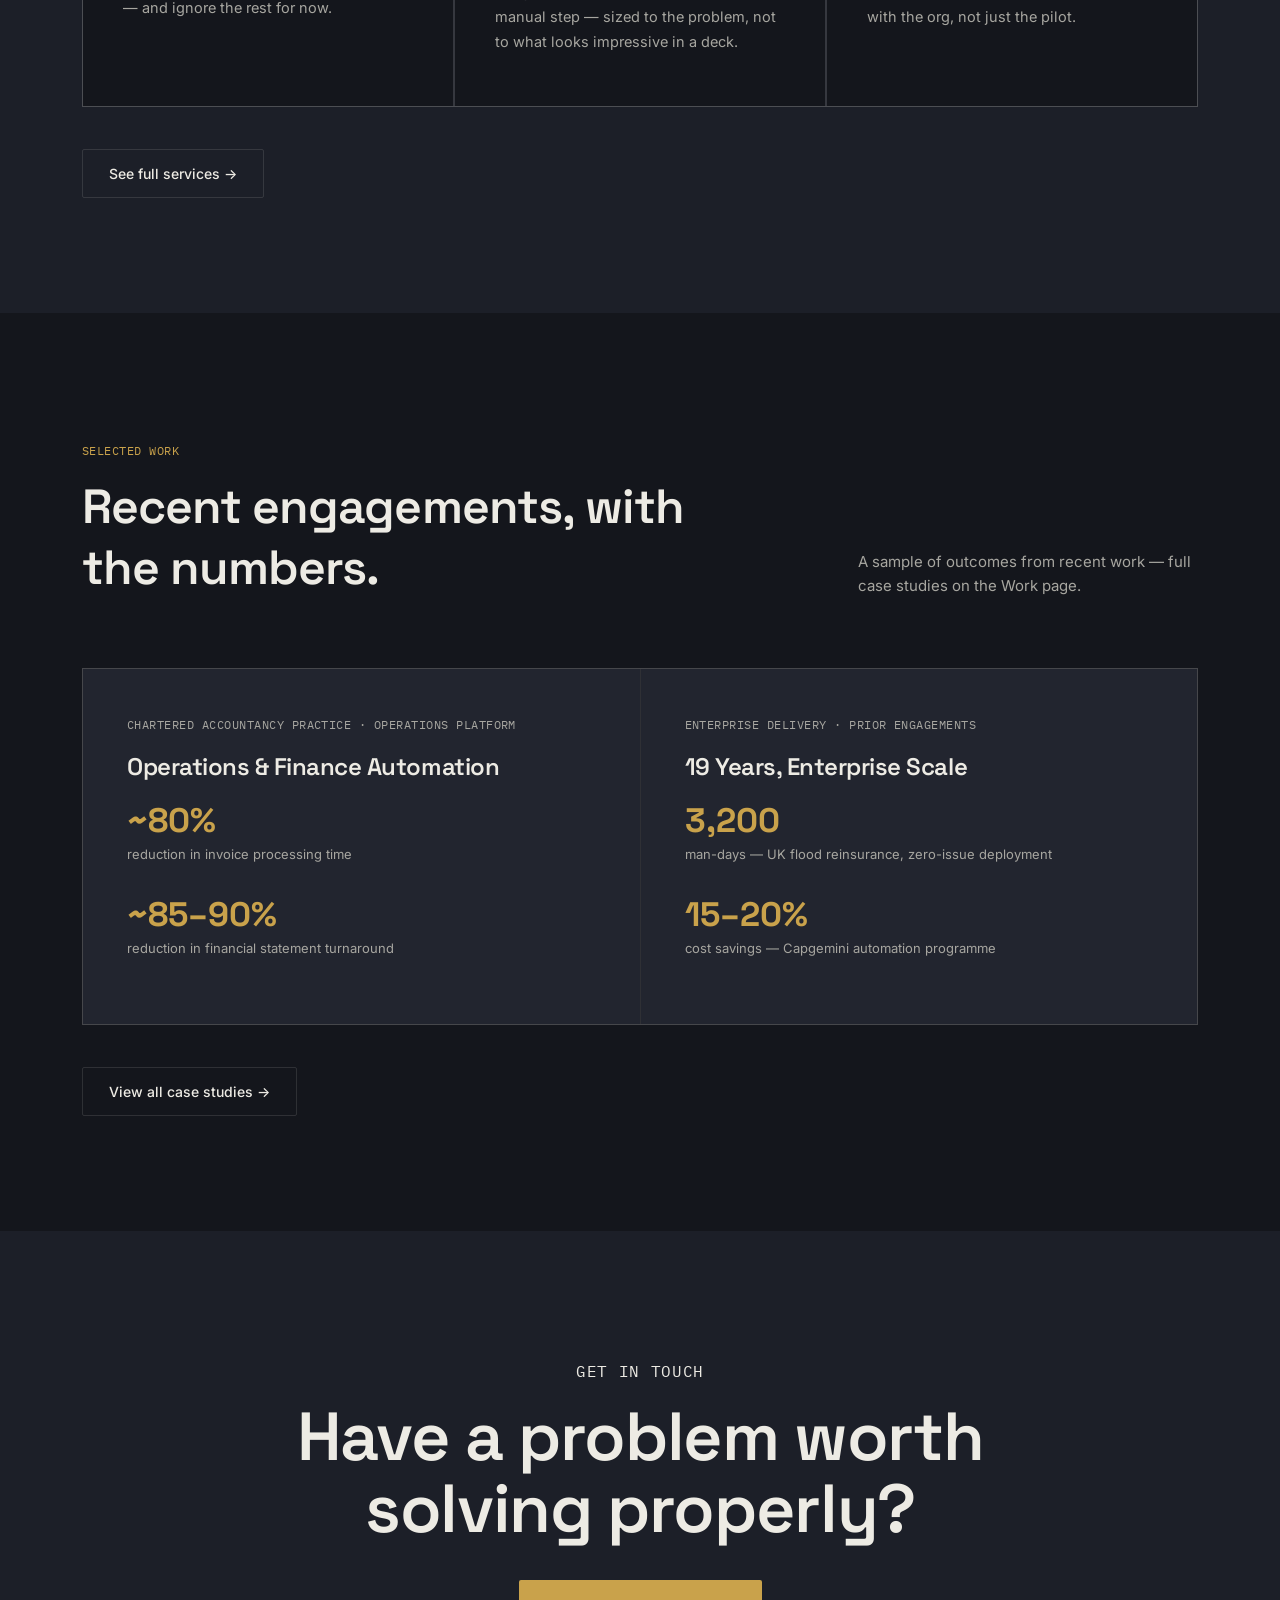
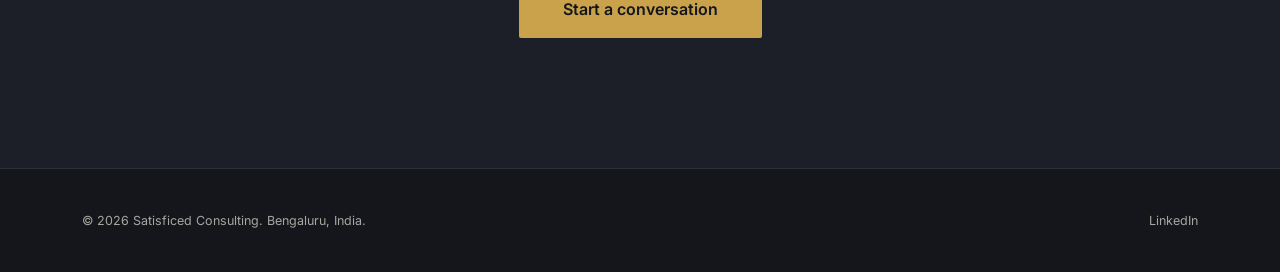
==== commit c93e9bff: "Add files via upload Fixed mobile navigation and spacing" ====
--- a/index.html
+++ b/index.html
@@ -20,6 +20,8 @@
         <span class="logo-tagline">DECIDED WELL<span class="sep">&#8226;</span>STOPPED ON PURPOSE<span class="sep">&#8226;</span>DELIVERED ON TIME</span>
       </div>
     </div>
+    <input type="checkbox" id="nav-toggle" class="nav-toggle">
+    <label for="nav-toggle" class="nav-burger"><span></span><span></span><span></span></label>
     <div class="navlinks">
       <a href="index.html" class="active">Home</a>
       <a href="services.html">Services</a>
--- a/style.css
+++ b/style.css
@@ -51,6 +51,30 @@
 .logo-tagline .sep{color:var(--brass); margin:0 4px;}
 @media (max-width:640px){ .logo-tagline{display:none;} }
 .navlinks{display:flex; gap:38px; align-items:center;}
+
+.nav-toggle{display:none;}
+.nav-burger{
+  display:none; flex-direction:column; gap:5px; cursor:pointer; z-index:200;
+  padding:8px; margin:-8px;
+}
+.nav-burger span{ width:24px; height:2px; background:var(--paper); display:block; transition:transform 0.25s, opacity 0.25s; }
+.nav-toggle:checked ~ .nav-burger span:nth-child(1){ transform:translateY(7px) rotate(45deg); }
+.nav-toggle:checked ~ .nav-burger span:nth-child(2){ opacity:0; }
+.nav-toggle:checked ~ .nav-burger span:nth-child(3){ transform:translateY(-7px) rotate(-45deg); }
+
+@media (max-width:860px){
+  .nav-burger{ display:flex; }
+  .navlinks{
+    position:fixed; top:0; right:0; height:100vh; width:min(78vw, 300px);
+    background:var(--ink-panel); flex-direction:column; align-items:flex-start;
+    padding:110px 32px 40px; gap:26px;
+    transform:translateX(100%); transition:transform 0.3s ease;
+    box-shadow:-10px 0 40px rgba(0,0,0,0.4);
+  }
+  .nav-toggle:checked ~ .navlinks{ transform:translateX(0); }
+  .nav-cta{ margin-top:8px; }
+  .logo-word{ font-size:16px; }
+}
 .navlinks a{
   font-size:13px; font-weight:500; color:var(--paper-dim);
   transition:color 0.2s;
@@ -76,6 +100,9 @@
   padding:185px 0 90px;
   border-bottom:1px solid var(--line);
 }
+@media (max-width:860px){
+  .page-header{ padding:120px 0 50px; }
+}
 .page-header .eyebrow{font-size:12px; color:var(--brass); margin-bottom:22px;}
 .page-header h1{
   font-size:clamp(38px, 5.5vw, 64px);
@@ -98,6 +125,9 @@
   padding-top:130px; padding-bottom:70px;
   overflow:hidden;
 }
+@media (max-width:860px){
+  .hero{ padding-top:110px; padding-bottom:40px; }
+}
 .hero::before{
   content:'';
   position:absolute; top:-20%; right:-10%;
@@ -122,7 +152,7 @@
 @keyframes scrollline{
   0%{left:-100%;} 50%{left:0;} 100%{left:100%;}
 }
-@media (max-width:640px){ .scroll-cue{display:none;} }
+@media (max-width:980px){ .scroll-cue{display:none;} }
 .hero-cta{ margin-top:36px; display:flex; gap:20px; align-items:center; flex-wrap:wrap; }
 
 /* HERO CAROUSEL - each slide is a full text+graphic pair that crossfades as one unit */
@@ -149,7 +179,7 @@
   margin-top:22px; font-size:16px; color:var(--paper-dim); max-width:440px; line-height:1.5;
 }
 .slide-graphic{ max-width:340px; margin-left:auto; opacity:0.95; }
-@media (max-width:980px){ .slide-graphic{ max-width:220px; margin:24px auto 0; } }
+@media (max-width:980px){ .slide-graphic{ max-width:180px; margin:16px auto 0; } }
 
 .hero-dots{ display:flex; gap:10px; margin-top:20px; }
 .hero-dot{
@@ -184,6 +214,7 @@
 
 /* SECTIONS */
 .section{padding:130px 0;}
+@media (max-width:860px){ .section{ padding:70px 0; } }
 .section-tight{padding:90px 0;}
 .section-alt{background:var(--ink-panel);}
 
